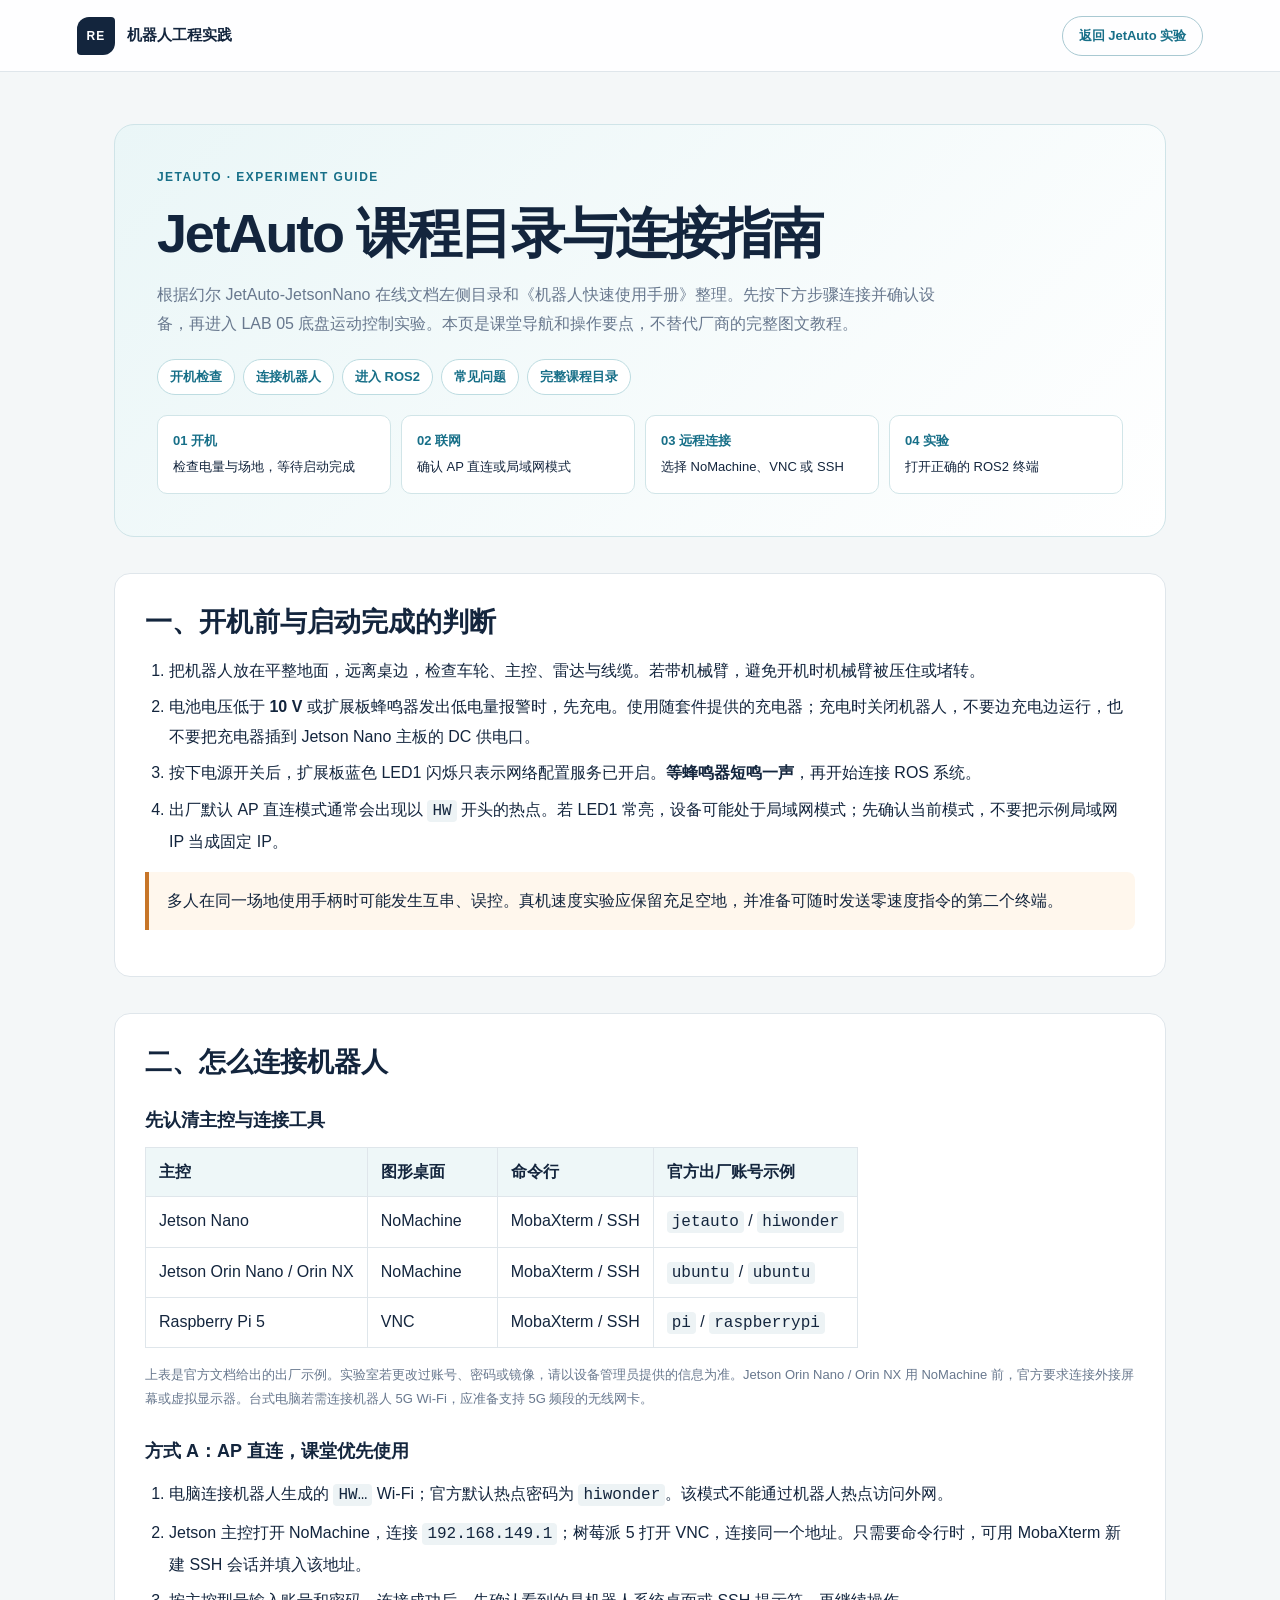
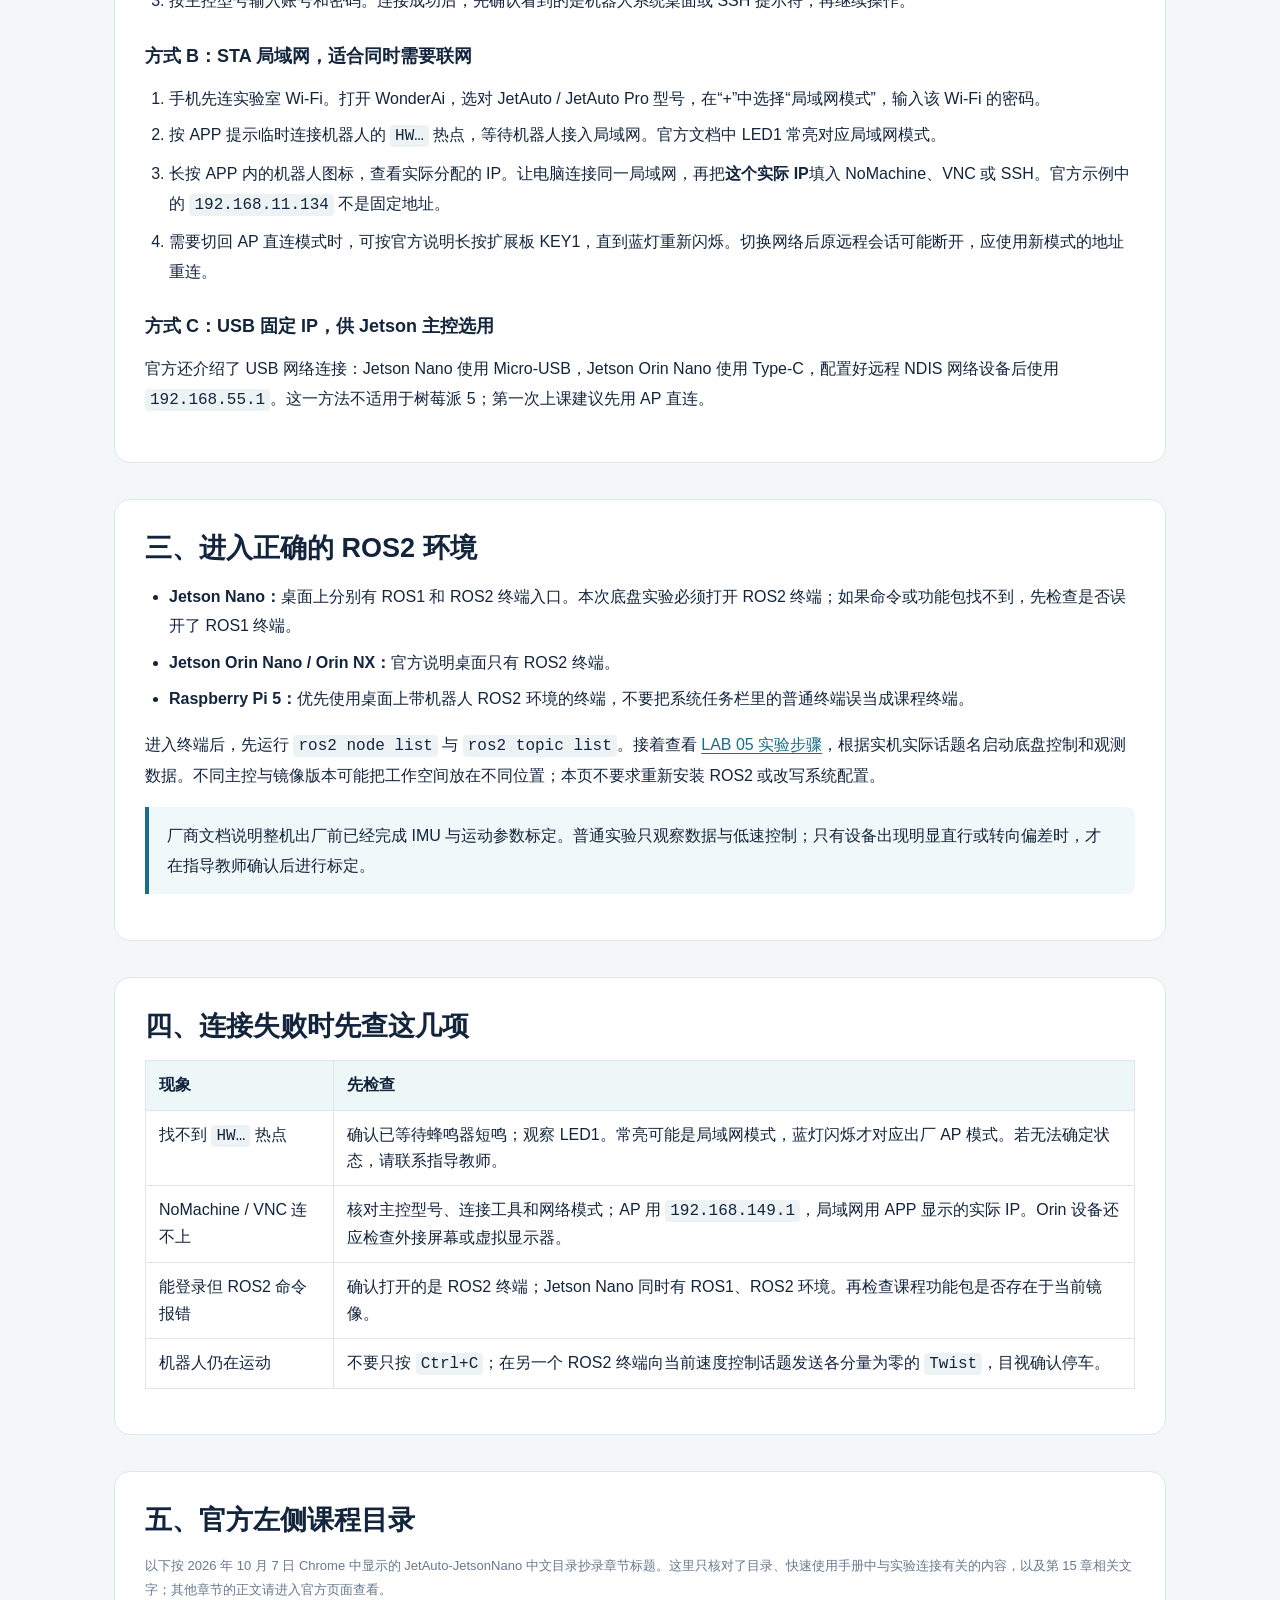
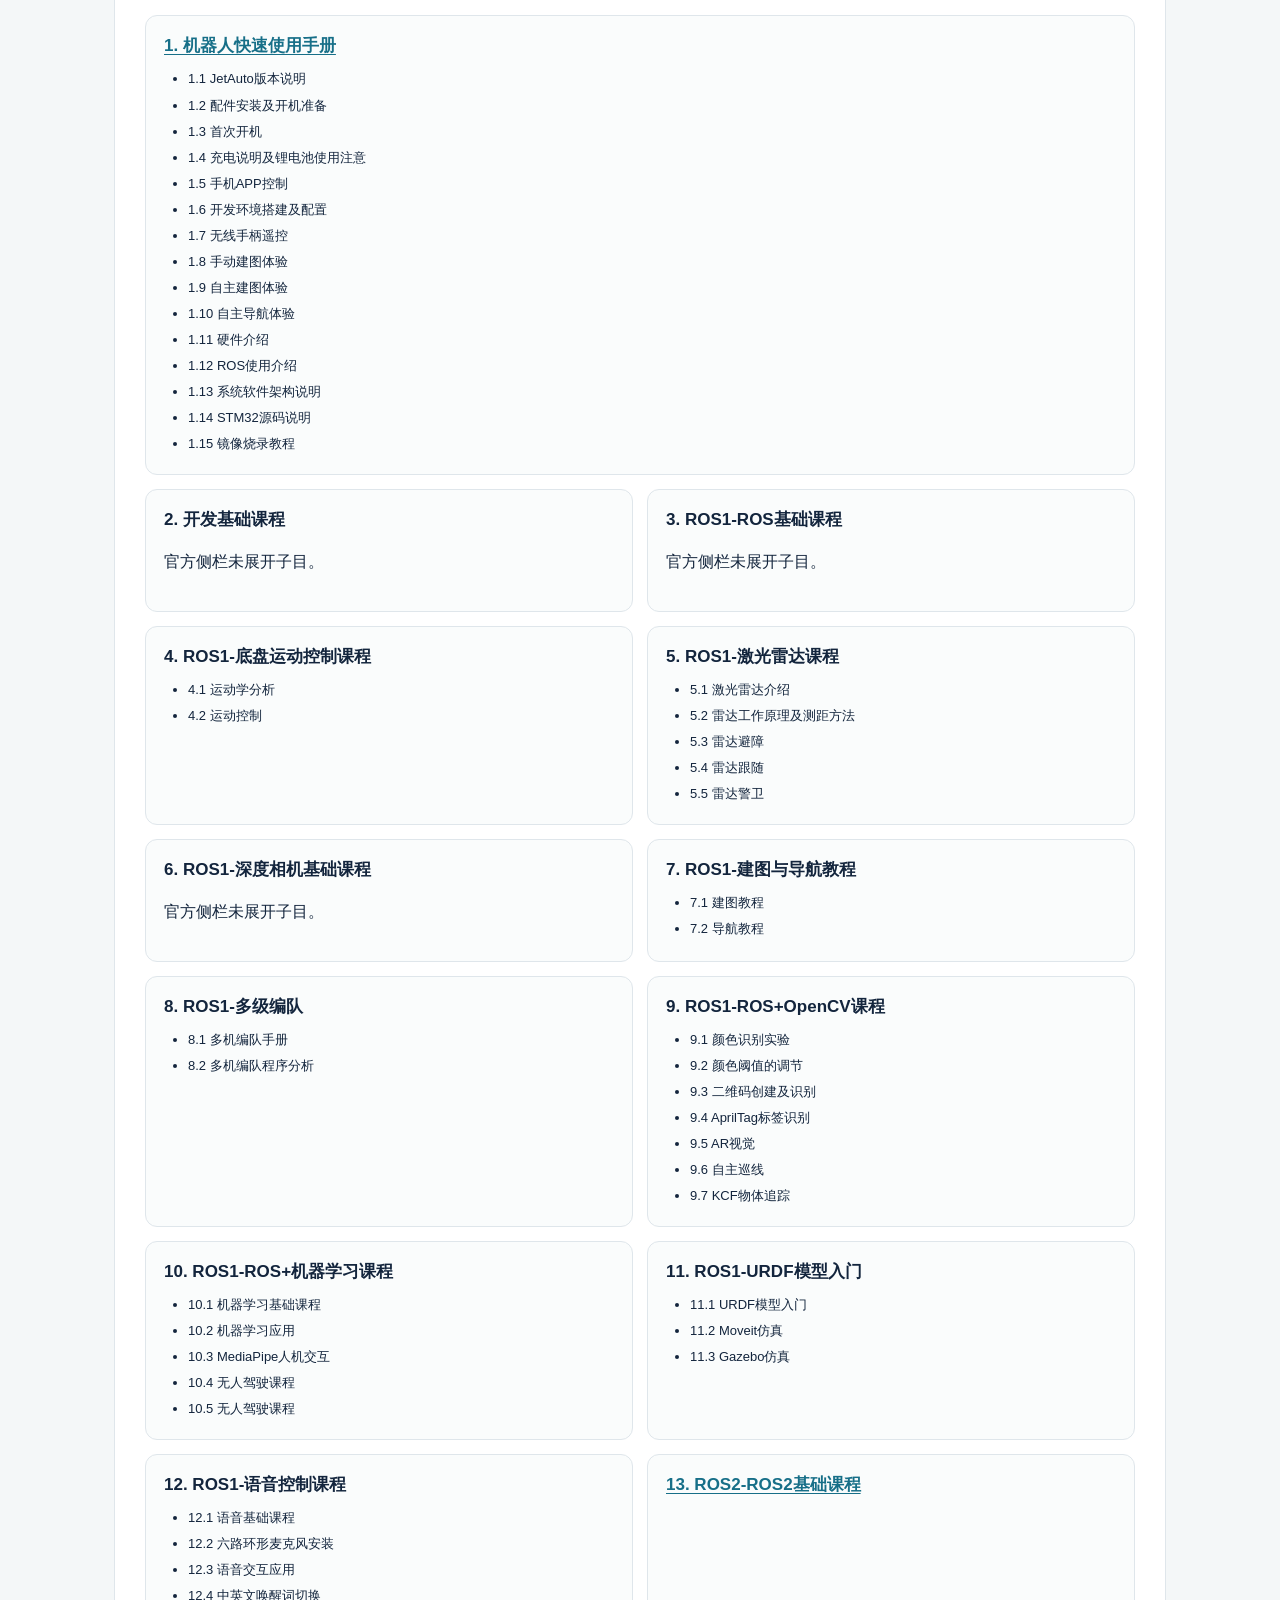
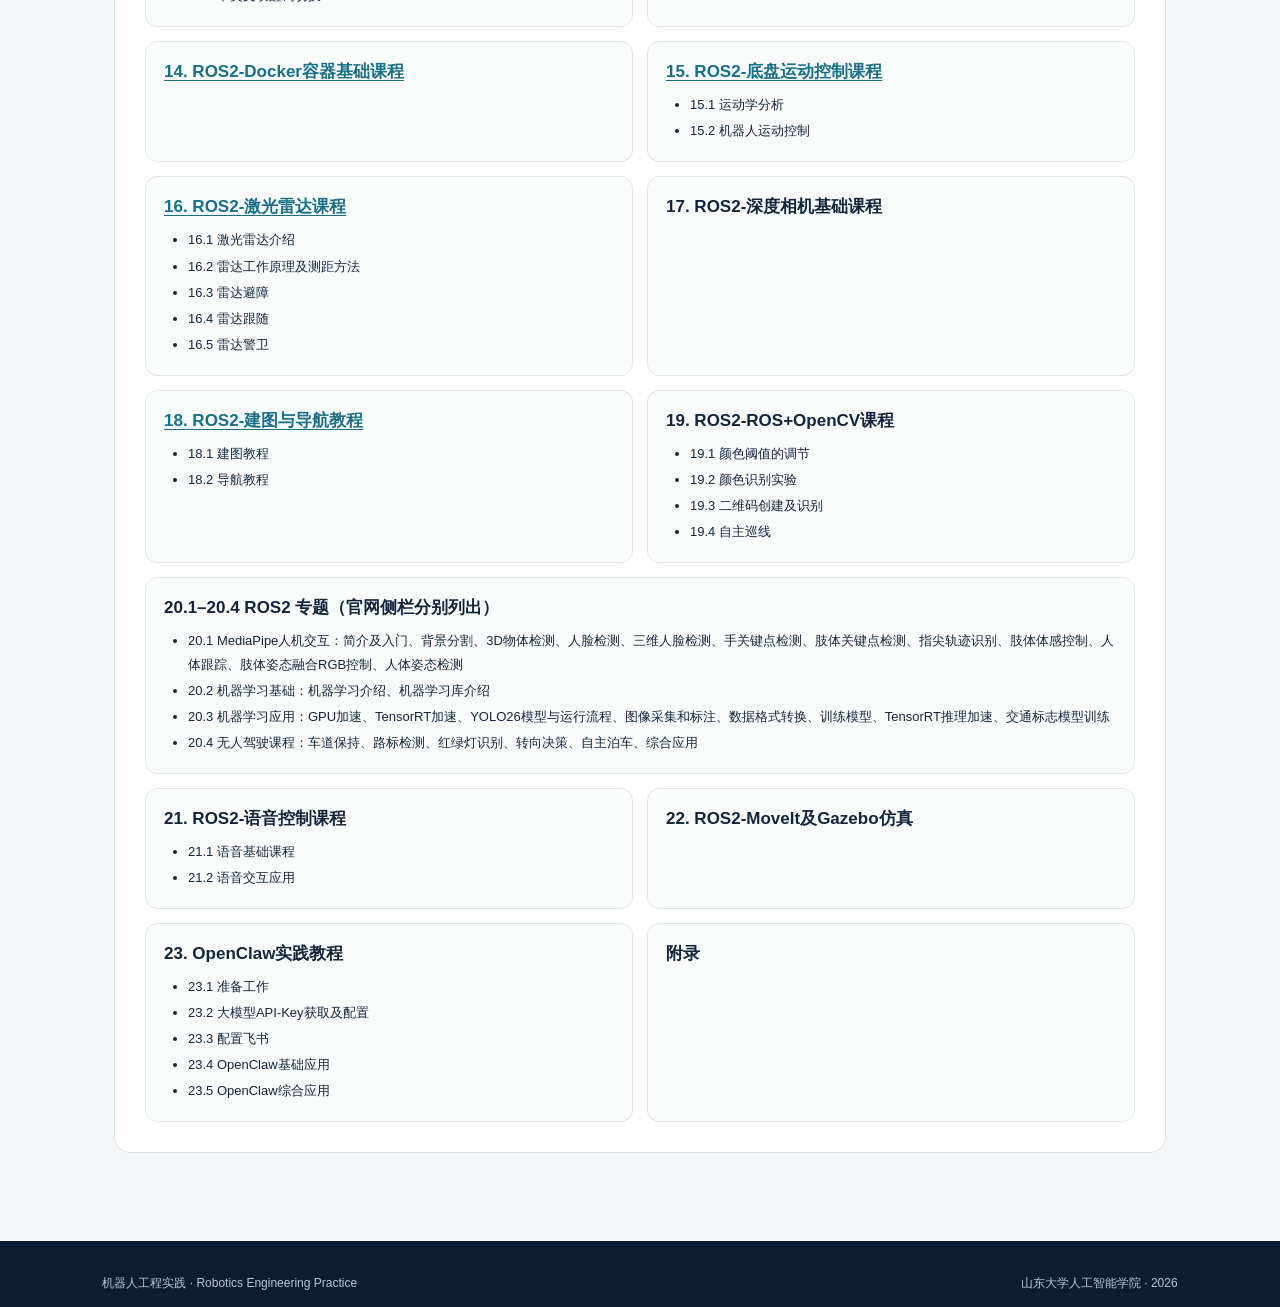
==== jetauto-guide.html @ 815f60ba "Add JetAuto connection and course directory guide" ====
<!doctype html>
<html lang="zh-CN">
<head>
  <meta charset="utf-8">
  <meta name="viewport" content="width=device-width, initial-scale=1">
  <meta name="description" content="JetAuto 官方课程目录与机器人连接指南，供机器人工程实践实验课使用">
  <title>JetAuto 课程目录与连接指南｜机器人工程实践</title>
  <link rel="stylesheet" href="style.css">
  <style>
    .guide{max-width:1100px;margin:0 auto;padding:52px 24px 88px}
    .guide-hero{padding:42px;border:1px solid #cfe4e8;border-radius:20px;background:linear-gradient(135deg,#eaf6f7,#fff)}
    .guide-hero .eyebrow{margin:0 0 12px;color:var(--blue);font-size:12px;font-weight:800;letter-spacing:.12em}
    .guide-hero h1{font-size:clamp(32px,5vw,54px);line-height:1.2;letter-spacing:-.04em}
    .guide-hero p{max-width:800px;color:var(--muted);line-height:1.8}
    .guide-nav{display:flex;flex-wrap:wrap;gap:8px;margin-top:20px}
    .guide-nav a{padding:8px 12px;border:1px solid #bddce1;border-radius:999px;background:#fff;color:var(--blue);font-size:13px;font-weight:700}
    .guide-section{margin-top:36px;padding:30px;border:1px solid var(--line);border-radius:16px;background:#fff}
    .guide-section h2{margin:0 0 16px;font-size:27px}
    .guide-section h3{margin:28px 0 12px;font-size:18px}
    .guide-section p,.guide-section li{line-height:1.85}
    .guide-section li+li{margin-top:7px}
    .guide-section ol,.guide-section ul{padding-left:24px}
    .guide-section a{color:var(--blue);text-decoration:underline;text-underline-offset:3px}
    .guide-section code{padding:2px 5px;border-radius:4px;background:#edf3f5;font-family:Consolas,monospace;overflow-wrap:anywhere}
    .guide-section table{width:100%;border-collapse:collapse;margin:15px 0;display:block;overflow-x:auto}
    .guide-section th,.guide-section td{border:1px solid var(--line);padding:11px 13px;text-align:left;vertical-align:top;line-height:1.65;min-width:130px}
    .guide-section th{background:#eef7f8}
    .guide-callout{padding:14px 18px;border-left:4px solid var(--blue);border-radius:0 8px 8px 0;background:#f1f8f9;line-height:1.8}
    .guide-callout.warning{border-color:#c77528;background:#fff7ed}
    .guide-steps{display:grid;grid-template-columns:repeat(4,minmax(0,1fr));gap:10px;margin-top:20px}
    .guide-steps div{padding:15px;border:1px solid #d1e5e8;border-radius:10px;background:#fff;font-size:13px;line-height:1.6}
    .guide-steps strong{display:block;margin-bottom:5px;color:var(--blue)}
    .directory-grid{display:grid;grid-template-columns:repeat(2,minmax(0,1fr));gap:14px}
    .directory-grid section{padding:18px;border:1px solid var(--line);border-radius:12px;background:#fafcfc}
    .directory-grid h3{margin:0 0 10px;font-size:17px}
    .directory-grid ul{margin:0;font-size:13px}
    .directory-grid li+li{margin-top:2px}
    .directory-grid .wide{grid-column:1/-1}
    .guide-small{font-size:13px;color:var(--muted)}
    @media(max-width:750px){.guide{padding:25px 14px 60px}.guide-hero,.guide-section{padding:22px}.guide-steps,.directory-grid{grid-template-columns:1fr}.directory-grid .wide{grid-column:auto}}
  </style>
</head>
<body>
  <header>
    <a class="brand" href="index.html#week05-lab"><span class="brand-mark">RE</span><span>机器人工程实践</span></a>
    <a class="outline-link" href="index.html#week05-lab">返回 JetAuto 实验</a>
  </header>
  <main class="guide">
    <div class="guide-hero">
      <p class="eyebrow">JETAUTO · EXPERIMENT GUIDE</p>
      <h1>JetAuto 课程目录与连接指南</h1>
      <p>根据幻尔 JetAuto-JetsonNano 在线文档左侧目录和《机器人快速使用手册》整理。先按下方步骤连接并确认设备，再进入 <a href="index.html#week05-lab">LAB 05 底盘运动控制实验</a>。本页是课堂导航和操作要点，不替代厂商的完整图文教程。</p>
      <nav class="guide-nav" aria-label="本页目录">
        <a href="#prepare">开机检查</a><a href="#connect">连接机器人</a><a href="#ros2">进入 ROS2</a><a href="#troubleshoot">常见问题</a><a href="#directory">完整课程目录</a>
      </nav>
      <div class="guide-steps" aria-label="实验顺序"><div><strong>01 开机</strong>检查电量与场地，等待启动完成</div><div><strong>02 联网</strong>确认 AP 直连或局域网模式</div><div><strong>03 远程连接</strong>选择 NoMachine、VNC 或 SSH</div><div><strong>04 实验</strong>打开正确的 ROS2 终端</div></div>
    </div>

    <section class="guide-section" id="prepare">
      <h2>一、开机前与启动完成的判断</h2>
      <ol>
        <li>把机器人放在平整地面，远离桌边，检查车轮、主控、雷达与线缆。若带机械臂，避免开机时机械臂被压住或堵转。</li>
        <li>电池电压低于 <strong>10 V</strong> 或扩展板蜂鸣器发出低电量报警时，先充电。使用随套件提供的充电器；充电时关闭机器人，不要边充电边运行，也不要把充电器插到 Jetson Nano 主板的 DC 供电口。</li>
        <li>按下电源开关后，扩展板蓝色 LED1 闪烁只表示网络配置服务已开启。<strong>等蜂鸣器短鸣一声</strong>，再开始连接 ROS 系统。</li>
        <li>出厂默认 AP 直连模式通常会出现以 <code>HW</code> 开头的热点。若 LED1 常亮，设备可能处于局域网模式；先确认当前模式，不要把示例局域网 IP 当成固定 IP。</li>
      </ol>
      <p class="guide-callout warning">多人在同一场地使用手柄时可能发生互串、误控。真机速度实验应保留充足空地，并准备可随时发送零速度指令的第二个终端。</p>
    </section>

    <section class="guide-section" id="connect">
      <h2>二、怎么连接机器人</h2>
      <h3>先认清主控与连接工具</h3>
      <table><thead><tr><th>主控</th><th>图形桌面</th><th>命令行</th><th>官方出厂账号示例</th></tr></thead><tbody>
        <tr><td>Jetson Nano</td><td>NoMachine</td><td>MobaXterm / SSH</td><td><code>jetauto</code> / <code>hiwonder</code></td></tr>
        <tr><td>Jetson Orin Nano / Orin NX</td><td>NoMachine</td><td>MobaXterm / SSH</td><td><code>ubuntu</code> / <code>ubuntu</code></td></tr>
        <tr><td>Raspberry Pi 5</td><td>VNC</td><td>MobaXterm / SSH</td><td><code>pi</code> / <code>raspberrypi</code></td></tr>
      </tbody></table>
      <p class="guide-small">上表是官方文档给出的出厂示例。实验室若更改过账号、密码或镜像，请以设备管理员提供的信息为准。Jetson Orin Nano / Orin NX 用 NoMachine 前，官方要求连接外接屏幕或虚拟显示器。台式电脑若需连接机器人 5G Wi-Fi，应准备支持 5G 频段的无线网卡。</p>

      <h3>方式 A：AP 直连，课堂优先使用</h3>
      <ol>
        <li>电脑连接机器人生成的 <code>HW…</code> Wi-Fi；官方默认热点密码为 <code>hiwonder</code>。该模式不能通过机器人热点访问外网。</li>
        <li>Jetson 主控打开 NoMachine，连接 <code>192.168.149.1</code>；树莓派 5 打开 VNC，连接同一个地址。只需要命令行时，可用 MobaXterm 新建 SSH 会话并填入该地址。</li>
        <li>按主控型号输入账号和密码。连接成功后，先确认看到的是机器人系统桌面或 SSH 提示符，再继续操作。</li>
      </ol>

      <h3>方式 B：STA 局域网，适合同时需要联网</h3>
      <ol>
        <li>手机先连实验室 Wi-Fi。打开 WonderAi，选对 JetAuto / JetAuto Pro 型号，在“+”中选择“局域网模式”，输入该 Wi-Fi 的密码。</li>
        <li>按 APP 提示临时连接机器人的 <code>HW…</code> 热点，等待机器人接入局域网。官方文档中 LED1 常亮对应局域网模式。</li>
        <li>长按 APP 内的机器人图标，查看实际分配的 IP。让电脑连接同一局域网，再把<strong>这个实际 IP</strong>填入 NoMachine、VNC 或 SSH。官方示例中的 <code>192.168.11.134</code> 不是固定地址。</li>
        <li>需要切回 AP 直连模式时，可按官方说明长按扩展板 KEY1，直到蓝灯重新闪烁。切换网络后原远程会话可能断开，应使用新模式的地址重连。</li>
      </ol>

      <h3>方式 C：USB 固定 IP，供 Jetson 主控选用</h3>
      <p>官方还介绍了 USB 网络连接：Jetson Nano 使用 Micro-USB，Jetson Orin Nano 使用 Type-C，配置好远程 NDIS 网络设备后使用 <code>192.168.55.1</code>。这一方法不适用于树莓派 5；第一次上课建议先用 AP 直连。</p>
    </section>

    <section class="guide-section" id="ros2">
      <h2>三、进入正确的 ROS2 环境</h2>
      <ul>
        <li><strong>Jetson Nano：</strong>桌面上分别有 ROS1 和 ROS2 终端入口。本次底盘实验必须打开 ROS2 终端；如果命令或功能包找不到，先检查是否误开了 ROS1 终端。</li>
        <li><strong>Jetson Orin Nano / Orin NX：</strong>官方说明桌面只有 ROS2 终端。</li>
        <li><strong>Raspberry Pi 5：</strong>优先使用桌面上带机器人 ROS2 环境的终端，不要把系统任务栏里的普通终端误当成课程终端。</li>
      </ul>
      <p>进入终端后，先运行 <code>ros2 node list</code> 与 <code>ros2 topic list</code>。接着查看 <a href="index.html#week05-lab">LAB 05 实验步骤</a>，根据实机实际话题名启动底盘控制和观测数据。不同主控与镜像版本可能把工作空间放在不同位置；本页不要求重新安装 ROS2 或改写系统配置。</p>
      <p class="guide-callout">厂商文档说明整机出厂前已经完成 IMU 与运动参数标定。普通实验只观察数据与低速控制；只有设备出现明显直行或转向偏差时，才在指导教师确认后进行标定。</p>
    </section>

    <section class="guide-section" id="troubleshoot">
      <h2>四、连接失败时先查这几项</h2>
      <table><thead><tr><th>现象</th><th>先检查</th></tr></thead><tbody>
        <tr><td>找不到 <code>HW…</code> 热点</td><td>确认已等待蜂鸣器短鸣；观察 LED1。常亮可能是局域网模式，蓝灯闪烁才对应出厂 AP 模式。若无法确定状态，请联系指导教师。</td></tr>
        <tr><td>NoMachine / VNC 连不上</td><td>核对主控型号、连接工具和网络模式；AP 用 <code>192.168.149.1</code>，局域网用 APP 显示的实际 IP。Orin 设备还应检查外接屏幕或虚拟显示器。</td></tr>
        <tr><td>能登录但 ROS2 命令报错</td><td>确认打开的是 ROS2 终端；Jetson Nano 同时有 ROS1、ROS2 环境。再检查课程功能包是否存在于当前镜像。</td></tr>
        <tr><td>机器人仍在运动</td><td>不要只按 <code>Ctrl+C</code>；在另一个 ROS2 终端向当前速度控制话题发送各分量为零的 <code>Twist</code>，目视确认停车。</td></tr>
      </tbody></table>
    </section>

    <section class="guide-section" id="directory">
      <h2>五、官方左侧课程目录</h2>
      <p class="guide-small">以下按 2026 年 10 月 7 日 Chrome 中显示的 JetAuto-JetsonNano 中文目录抄录章节标题。这里只核对了目录、快速使用手册中与实验连接有关的内容，以及第 15 章相关文字；其他章节的正文请进入官方页面查看。</p>
      <div class="directory-grid">
        <section class="wide"><h3><a href="https://docs.hiwonder.com.cn/projects/JetAuto-JetsonNano/page/1.%E6%9C%BA%E5%99%A8%E4%BA%BA%E5%BF%AB%E9%80%9F%E4%BD%BF%E7%94%A8%E6%8C%87%E5%8D%97.html" target="_blank" rel="noopener">1. 机器人快速使用手册</a></h3><ul><li>1.1 JetAuto版本说明</li><li>1.2 配件安装及开机准备</li><li>1.3 首次开机</li><li>1.4 充电说明及锂电池使用注意</li><li>1.5 手机APP控制</li><li>1.6 开发环境搭建及配置</li><li>1.7 无线手柄遥控</li><li>1.8 手动建图体验</li><li>1.9 自主建图体验</li><li>1.10 自主导航体验</li><li>1.11 硬件介绍</li><li>1.12 ROS使用介绍</li><li>1.13 系统软件架构说明</li><li>1.14 STM32源码说明</li><li>1.15 镜像烧录教程</li></ul></section>
        <section><h3>2. 开发基础课程</h3><p>官方侧栏未展开子目。</p></section>
        <section><h3>3. ROS1-ROS基础课程</h3><p>官方侧栏未展开子目。</p></section>
        <section><h3>4. ROS1-底盘运动控制课程</h3><ul><li>4.1 运动学分析</li><li>4.2 运动控制</li></ul></section>
        <section><h3>5. ROS1-激光雷达课程</h3><ul><li>5.1 激光雷达介绍</li><li>5.2 雷达工作原理及测距方法</li><li>5.3 雷达避障</li><li>5.4 雷达跟随</li><li>5.5 雷达警卫</li></ul></section>
        <section><h3>6. ROS1-深度相机基础课程</h3><p>官方侧栏未展开子目。</p></section>
        <section><h3>7. ROS1-建图与导航教程</h3><ul><li>7.1 建图教程</li><li>7.2 导航教程</li></ul></section>
        <section><h3>8. ROS1-多级编队</h3><ul><li>8.1 多机编队手册</li><li>8.2 多机编队程序分析</li></ul></section>
        <section><h3>9. ROS1-ROS+OpenCV课程</h3><ul><li>9.1 颜色识别实验</li><li>9.2 颜色阈值的调节</li><li>9.3 二维码创建及识别</li><li>9.4 AprilTag标签识别</li><li>9.5 AR视觉</li><li>9.6 自主巡线</li><li>9.7 KCF物体追踪</li></ul></section>
        <section><h3>10. ROS1-ROS+机器学习课程</h3><ul><li>10.1 机器学习基础课程</li><li>10.2 机器学习应用</li><li>10.3 MediaPipe人机交互</li><li>10.4 无人驾驶课程</li><li>10.5 无人驾驶课程</li></ul></section>
        <section><h3>11. ROS1-URDF模型入门</h3><ul><li>11.1 URDF模型入门</li><li>11.2 Moveit仿真</li><li>11.3 Gazebo仿真</li></ul></section>
        <section><h3>12. ROS1-语音控制课程</h3><ul><li>12.1 语音基础课程</li><li>12.2 六路环形麦克风安装</li><li>12.3 语音交互应用</li><li>12.4 中英文唤醒词切换</li></ul></section>
        <section><h3><a href="https://docs.hiwonder.com.cn/projects/JetAuto-JetsonNano/page/13.ROS2-ROS2%E5%9F%BA%E7%A1%80%E8%AF%BE%E7%A8%8B.html" target="_blank" rel="noopener">13. ROS2-ROS2基础课程</a></h3></section>
        <section><h3><a href="https://docs.hiwonder.com.cn/projects/JetAuto-JetsonNano/page/14.ROS2-Docker%E5%AE%B9%E5%99%A8%E5%9F%BA%E7%A1%80%E8%AF%BE%E7%A8%8B.html" target="_blank" rel="noopener">14. ROS2-Docker容器基础课程</a></h3></section>
        <section><h3><a href="https://docs.hiwonder.com.cn/projects/JetAuto-JetsonNano/page/15.ROS2-%E5%BA%95%E7%9B%98%E8%BF%90%E5%8A%A8%E6%8E%A7%E5%88%B6%E8%AF%BE%E7%A8%8B.html" target="_blank" rel="noopener">15. ROS2-底盘运动控制课程</a></h3><ul><li>15.1 运动学分析</li><li>15.2 机器人运动控制</li></ul></section>
        <section><h3><a href="https://docs.hiwonder.com.cn/projects/JetAuto-JetsonNano/page/16.ROS2-%E6%BF%80%E5%85%89%E9%9B%B7%E8%BE%BE%E8%AF%BE%E7%A8%8B.html" target="_blank" rel="noopener">16. ROS2-激光雷达课程</a></h3><ul><li>16.1 激光雷达介绍</li><li>16.2 雷达工作原理及测距方法</li><li>16.3 雷达避障</li><li>16.4 雷达跟随</li><li>16.5 雷达警卫</li></ul></section>
        <section><h3>17. ROS2-深度相机基础课程</h3></section>
        <section><h3><a href="https://docs.hiwonder.com.cn/projects/JetAuto-JetsonNano/page/18.ROS2-%E5%BB%BA%E5%9B%BE%E4%B8%8E%E5%AF%BC%E8%88%AA%E8%AF%BE%E7%A8%8B.html" target="_blank" rel="noopener">18. ROS2-建图与导航教程</a></h3><ul><li>18.1 建图教程</li><li>18.2 导航教程</li></ul></section>
        <section><h3>19. ROS2-ROS+OpenCV课程</h3><ul><li>19.1 颜色阈值的调节</li><li>19.2 颜色识别实验</li><li>19.3 二维码创建及识别</li><li>19.4 自主巡线</li></ul></section>
        <section class="wide"><h3>20.1–20.4 ROS2 专题（官网侧栏分别列出）</h3><ul><li>20.1 MediaPipe人机交互：简介及入门、背景分割、3D物体检测、人脸检测、三维人脸检测、手关键点检测、肢体关键点检测、指尖轨迹识别、肢体体感控制、人体跟踪、肢体姿态融合RGB控制、人体姿态检测</li><li>20.2 机器学习基础：机器学习介绍、机器学习库介绍</li><li>20.3 机器学习应用：GPU加速、TensorRT加速、YOLO26模型与运行流程、图像采集和标注、数据格式转换、训练模型、TensorRT推理加速、交通标志模型训练</li><li>20.4 无人驾驶课程：车道保持、路标检测、红绿灯识别、转向决策、自主泊车、综合应用</li></ul></section>
        <section><h3>21. ROS2-语音控制课程</h3><ul><li>21.1 语音基础课程</li><li>21.2 语音交互应用</li></ul></section>
        <section><h3>22. ROS2-MoveIt及Gazebo仿真</h3></section>
        <section><h3>23. OpenClaw实践教程</h3><ul><li>23.1 准备工作</li><li>23.2 大模型API-Key获取及配置</li><li>23.3 配置飞书</li><li>23.4 OpenClaw基础应用</li><li>23.5 OpenClaw综合应用</li></ul></section>
        <section><h3>附录</h3></section>
      </div>
    </section>
  </main>
  <footer><span>机器人工程实践 · Robotics Engineering Practice</span><span>山东大学人工智能学院 · 2026</span></footer>
</body>
</html>
---- style.css ----
.lab-week{align-items:start}.lab-week .week-title{position:sticky;top:24px}.lab-week .week-title>span{height:72px;line-height:1.05}.lab-sessions{display:grid;gap:14px;min-width:0}.lab-session{padding:18px;border:1px solid var(--line);border-radius:13px;background:#f8fafb}.session-featured{border-color:#b9dce0;background:linear-gradient(145deg,#f1fafa,#f8fbfb)}.session-heading{display:flex;align-items:flex-start;gap:14px}.session-heading>span{flex:0 0 auto;padding:6px 10px;color:#fff;background:var(--blue);border-radius:6px;font-size:12px;font-weight:800}.session-heading h4{margin:0;font-size:17px}.session-heading p{margin:6px 0 0;color:var(--muted);font-size:13px;line-height:1.65}.resource-group,.resource-index,.lab-notes{margin-top:14px;color:var(--muted);font-size:13px;line-height:1.8}.resource-group summary,.resource-index summary,.lab-notes summary{cursor:pointer;color:var(--blue);font-weight:700}.resource-group[open] summary,.resource-index[open] summary,.lab-notes[open] summary{margin-bottom:10px}.resource-group .rail-wrap{padding-top:2px}.resource-group .rail-controls{margin-top:0}.lab-notes p{margin:8px 0}.lab-notes ol{margin:8px 0;padding-left:22px}.lab-notes li+li{margin-top:5px}.lab-notes a{text-decoration:underline}.session-downloads{display:grid;grid-template-columns:repeat(3,minmax(0,1fr));gap:10px;margin-top:16px}.resource-card{display:grid;grid-template-columns:auto minmax(0,1fr) auto;align-items:center;gap:12px;padding:15px;background:#fff;border:1px solid #cee5e7;border-radius:11px;transition:transform .18s ease,border-color .18s ease}.resource-card:hover{transform:translateY(-2px);border-color:#77c9cc}.resource-card>b{display:grid;place-items:center;width:38px;height:38px;color:#fff;background:var(--ink);border-radius:9px;font-size:10px;letter-spacing:.04em}.resource-card span{min-width:0}.resource-card strong{display:block;font-size:13px;line-height:1.4}.resource-card small{display:block;margin-top:4px;color:var(--muted);font-size:10px;line-height:1.45}.resource-card i{color:var(--blue);font-style:normal;font-size:18px;font-weight:800}.course-outline{display:grid;grid-template-columns:1fr 1fr;gap:12px}.course-outline>div{padding:14px;background:#fff;border:1px solid var(--line);border-radius:10px}.course-outline h5{margin:0 0 6px;color:var(--ink);font-size:13px}.course-outline p{margin:5px 0;font-size:12px;line-height:1.7}#week02-lab{scroll-margin-top:24px}
:root{--ink:#13253d;--blue:#176f88;--cyan:#4bc3c7;--muted:#68788e;--line:#dfe6eb;--paper:#f4f7f8}*{box-sizing:border-box}html{scroll-behavior:smooth}body{margin:0;color:var(--ink);background:var(--paper);font-family:"Noto Sans SC","Microsoft YaHei","PingFang SC",Arial,sans-serif}a{color:inherit;text-decoration:none}header{height:72px;display:flex;align-items:center;justify-content:space-between;padding:0 clamp(22px,6vw,96px);border-bottom:1px solid var(--line);background:rgba(255,255,255,.94)}.brand{display:flex;align-items:center;gap:12px;font-size:15px;font-weight:800}.brand-mark{display:grid;place-items:center;width:38px;height:38px;color:#fff;background:var(--ink);border-radius:12px 4px 12px 4px;font-size:12px;letter-spacing:.08em}.outline-link{padding:10px 16px;color:var(--blue);border:1px solid #a9c9d2;border-radius:999px;font-size:13px;font-weight:700}.hero{padding:82px clamp(22px,8vw,128px) 72px;background:radial-gradient(circle at 86% 20%,rgba(75,195,199,.18),transparent 26%),linear-gradient(135deg,#eef6f7,#f8fafb 70%);border-bottom:1px solid var(--line)}.school{margin:0 0 16px;color:var(--blue);font-size:13px;font-weight:800;letter-spacing:.1em}h1{margin:0;font-size:clamp(46px,7vw,84px);line-height:1.05;letter-spacing:-.055em}.subtitle{max-width:680px;margin:24px 0 0;color:var(--muted);font-size:18px;line-height:1.8}.facts{display:flex;flex-wrap:wrap;gap:10px;margin-top:34px}.facts span{padding:8px 13px;color:#436177;background:#fff;border:1px solid #d6e2e7;border-radius:8px;font-size:12px;font-weight:700}.downloads{padding:78px clamp(22px,8vw,128px) 110px}.downloads-heading{display:flex;align-items:end;justify-content:space-between;gap:30px;margin-bottom:34px}.downloads-heading p{margin:0 0 8px;color:var(--blue);font-size:11px;font-weight:800;letter-spacing:.18em}.downloads-heading h2{margin:0;font-size:clamp(30px,4vw,46px);letter-spacing:-.04em}.downloads-heading>span{color:var(--muted);font-size:12px}.downloads-heading i,.downloads-heading em{display:inline-block;width:8px;height:8px;margin-right:4px;border-radius:50%}.downloads-heading i{background:var(--cyan)}.downloads-heading em{background:#cad3da}.week-list{display:grid;gap:16px}.week-card{display:grid;grid-template-columns:270px minmax(0,1fr);gap:28px;padding:24px;background:#fff;border:1px solid var(--line);border-radius:16px}.week-title{display:flex;align-items:center;gap:18px}.week-title>span{display:grid;place-items:center;flex:0 0 64px;height:64px;color:#fff;background:var(--ink);border-radius:14px 4px 14px 4px;font:700 18px Georgia,serif}.week-title small{color:var(--blue);font-size:11px;font-weight:800}.week-title h3{margin:5px 0 0;font-size:17px;line-height:1.35}.rail-wrap{min-width:0}.rail-controls{display:flex;align-items:center;justify-content:space-between;margin-bottom:8px;color:var(--muted);font-size:10px}.rail-controls>div{display:flex;gap:6px}.rail-controls button{width:28px;height:28px;padding:0;color:var(--ink);background:#f2f5f6;border:1px solid #d7e0e5;border-radius:8px;cursor:pointer}.rail-controls button:hover{color:#fff;background:var(--blue);border-color:var(--blue)}.materials{display:flex;gap:10px;overflow-x:auto;padding:2px 2px 10px;scroll-snap-type:x proximity;scrollbar-width:thin;scrollbar-color:#afc2ca transparent;cursor:grab;touch-action:pan-y}.materials.dragging{cursor:grabbing;scroll-snap-type:none;user-select:none}.material{min-width:0;flex:0 0 250px;display:flex;align-items:center;gap:12px;padding:14px;border-radius:11px;scroll-snap-align:start}.material>span{min-width:0;display:flex;flex-direction:column;gap:4px}.material strong{display:block;overflow:hidden;text-overflow:ellipsis;white-space:nowrap;font-size:13px}.material small{color:var(--muted);font-size:10px}.material b{display:grid;place-items:center;flex:0 0 32px;height:32px;border-radius:9px;font-weight:800}.available{background:#eef8f8;border:1px solid #d4eaeb;transition:transform .18s ease,border-color .18s ease}.available:hover{transform:translateY(-2px);border-color:#77c9cc}.available b{color:#fff;background:var(--blue)}.pending{color:#8794a5;background:#f5f6f7;border:1px dashed #d4dbe0}.pending b{color:#95a2af;background:#e8ecef}footer{display:flex;justify-content:space-between;gap:20px;padding:34px clamp(22px,8vw,128px);color:#bac6d3;background:#0d1d31;font-size:12px}@media(max-width:1000px){.week-card{grid-template-columns:1fr}.lab-week .week-title{position:static}.session-downloads{grid-template-columns:1fr 1fr}}@media(max-width:700px){header{height:64px;padding:0 18px}.outline-link{display:none}.hero{padding:58px 20px 50px}h1{font-size:46px}.subtitle{font-size:16px}.downloads{padding:56px 20px 78px}.downloads-heading{align-items:flex-start;flex-direction:column;gap:14px}.week-card{padding:18px}.material{flex-basis:230px}.session-downloads,.course-outline{grid-template-columns:1fr}.lab-session{padding:15px}footer{flex-direction:column;padding:28px 20px}}@media(prefers-reduced-motion:reduce){html{scroll-behavior:auto}*{transition:none!important}}
.reading-entries{display:flex;flex-wrap:wrap;gap:12px;margin-top:28px}.reading-entry{display:grid;gap:4px;min-width:225px;padding:14px 16px;background:#fff;border:1px solid #cbdde2;border-radius:10px;transition:transform .18s ease,border-color .18s ease}.reading-entry:hover{transform:translateY(-2px);border-color:#77c9cc}.reading-entry small{color:var(--blue);font-size:10px;font-weight:800;letter-spacing:.08em}.reading-entry strong{font-size:14px}.reading-entry span{color:var(--muted);font-size:11px}.reading-entry-current{background:#eef8f8;border-color:#b9dcdf}.reading-page{background:#fff}.reading-nav{display:flex;align-items:center;gap:8px}.reading-nav>a:not(.outline-link),.reading-nav>span{padding:8px 11px;border-radius:7px;font-size:12px;font-weight:700}.reading-nav>a:not(.outline-link){color:var(--blue)}.reading-nav>span{color:#fff;background:var(--blue)}.reading{max-width:920px;margin:0 auto;padding:64px 28px 80px}.reading h1{font-size:clamp(38px,6vw,60px)}.reading-intro{max-width:760px;font-size:17px;line-height:1.9;margin:24px 0 8px}.reading-note{max-width:760px;color:var(--muted);font-size:13px;line-height:1.8}.topic-route{display:flex;flex-wrap:wrap;gap:8px;margin:24px 0 0}.topic-route span{padding:7px 10px;color:#436177;background:#f3f8f9;border:1px solid #d6e5e8;border-radius:7px;font-size:11px;font-weight:700}.paper-list{margin-top:38px;border-bottom:1px solid var(--line)}.paper{display:block;padding:26px 0;border-top:1px solid var(--line)}.paper-order{display:none}.paper-meta{margin:0 0 8px;color:var(--muted);font-size:12px}.paper h2{margin:0;font-size:21px}.paper-title{font-size:15px;line-height:1.6;margin:7px 0;overflow-wrap:anywhere}.paper-authors{color:var(--muted);font-size:12px;line-height:1.6;margin:5px 0}.paper-guide{max-width:780px;font-size:14px;line-height:1.8;margin:10px 0 14px}.paper-links{display:flex;align-items:center;flex-wrap:wrap;gap:14px;font-size:12px}.paper-links a{color:var(--blue);font-weight:700}.paper-links a:first-child{padding:7px 12px;border:1px solid #a9c9d2;border-radius:6px}.paper-links span{display:none}.practice-paper{margin-left:-16px;margin-right:-16px;padding-left:16px;padding-right:16px;background:linear-gradient(90deg,rgba(75,195,199,.1),transparent 80%)}.practice-badge{display:inline-block;margin-left:8px;padding:3px 7px;color:#0c6370;background:#dff4f3;border-radius:999px;font-size:10px;font-weight:800;vertical-align:middle}.practice-plan{margin:12px 0 14px;padding:12px 14px;color:#436177;background:#f5fafa;border-left:3px solid var(--cyan);font-size:12px;line-height:1.75}.reading-policy{padding:25px 0;line-height:1.8;font-size:13px}.reading-policy summary{cursor:pointer;font-weight:700}.reading-policy a,.back-link{color:var(--blue);text-decoration:underline}a:focus-visible,summary:focus-visible{outline:3px solid var(--blue);outline-offset:4px}@media(max-width:600px){.reading{padding:40px 20px}.paper{padding:22px 0}.paper h2{font-size:19px}.reading-nav{gap:2px}.reading-nav>a:not(.outline-link),.reading-nav>span{padding:7px 8px}.reading-entry{width:100%}}
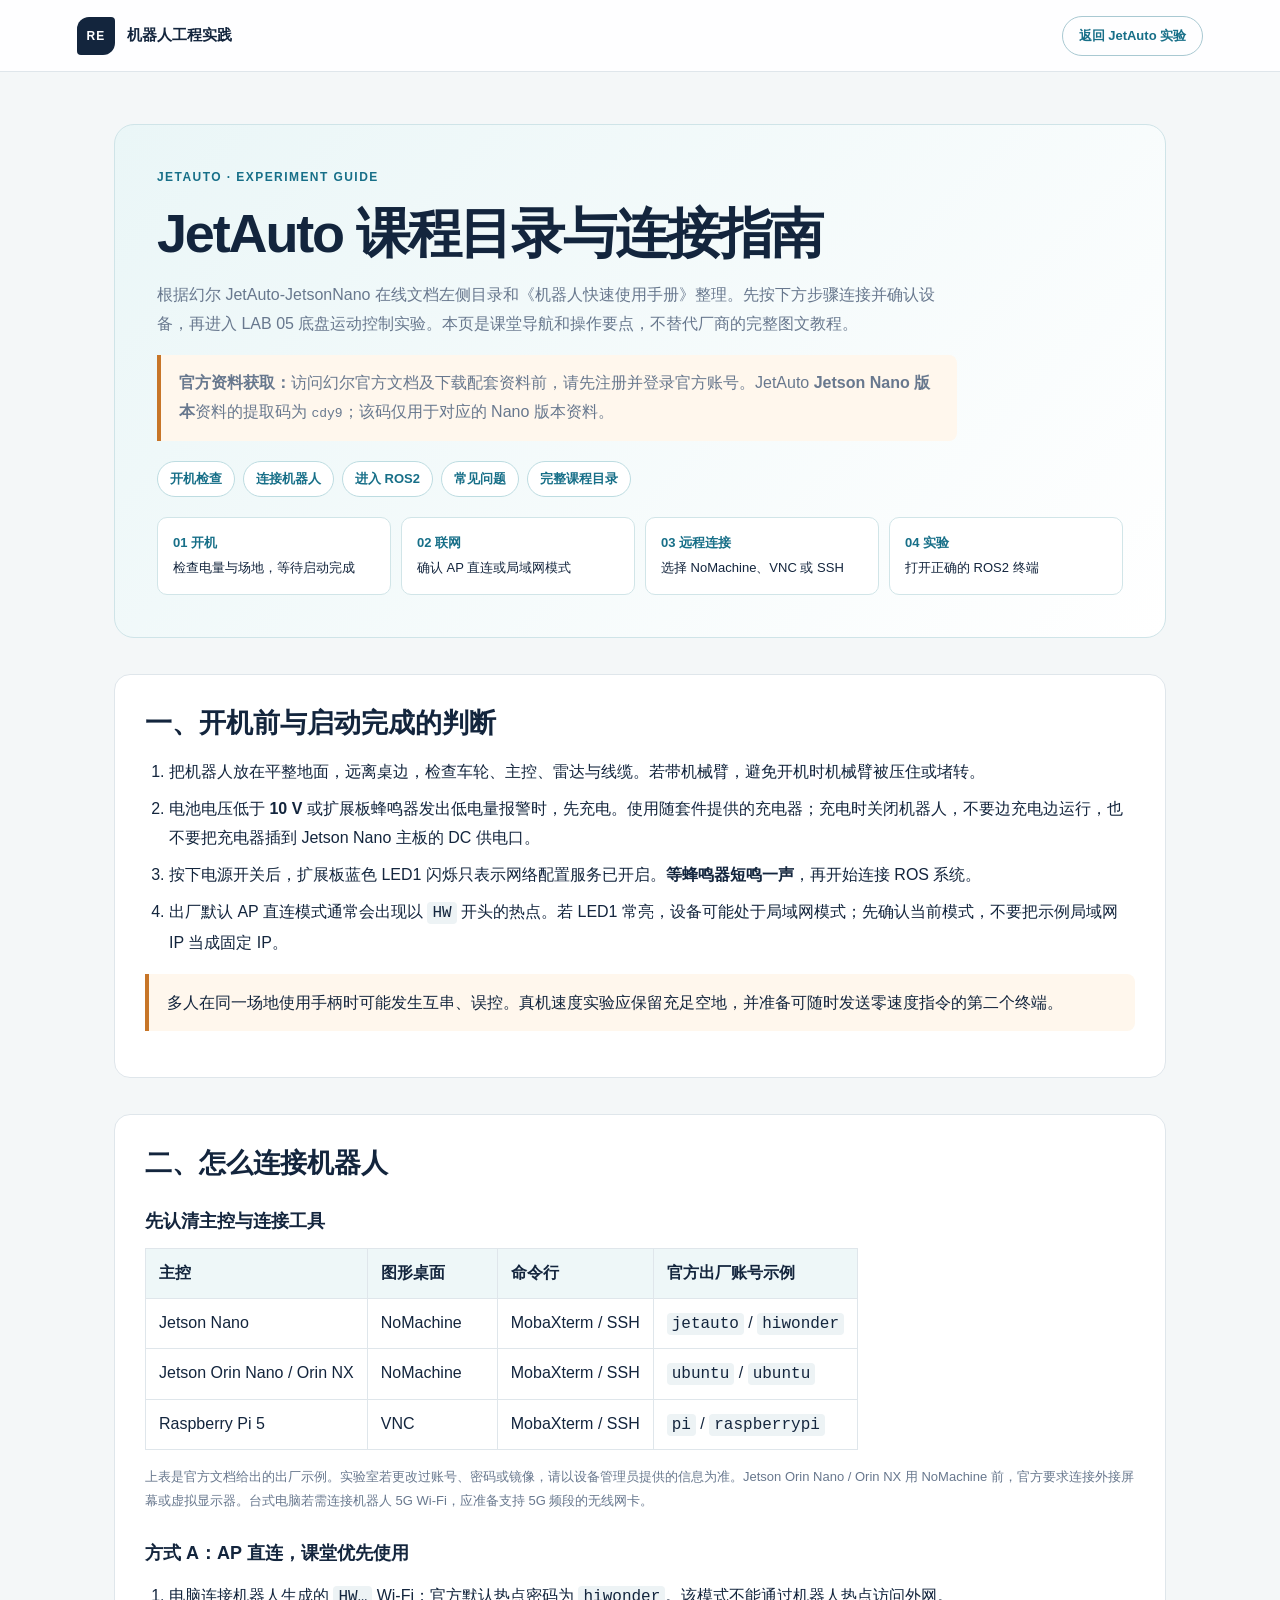
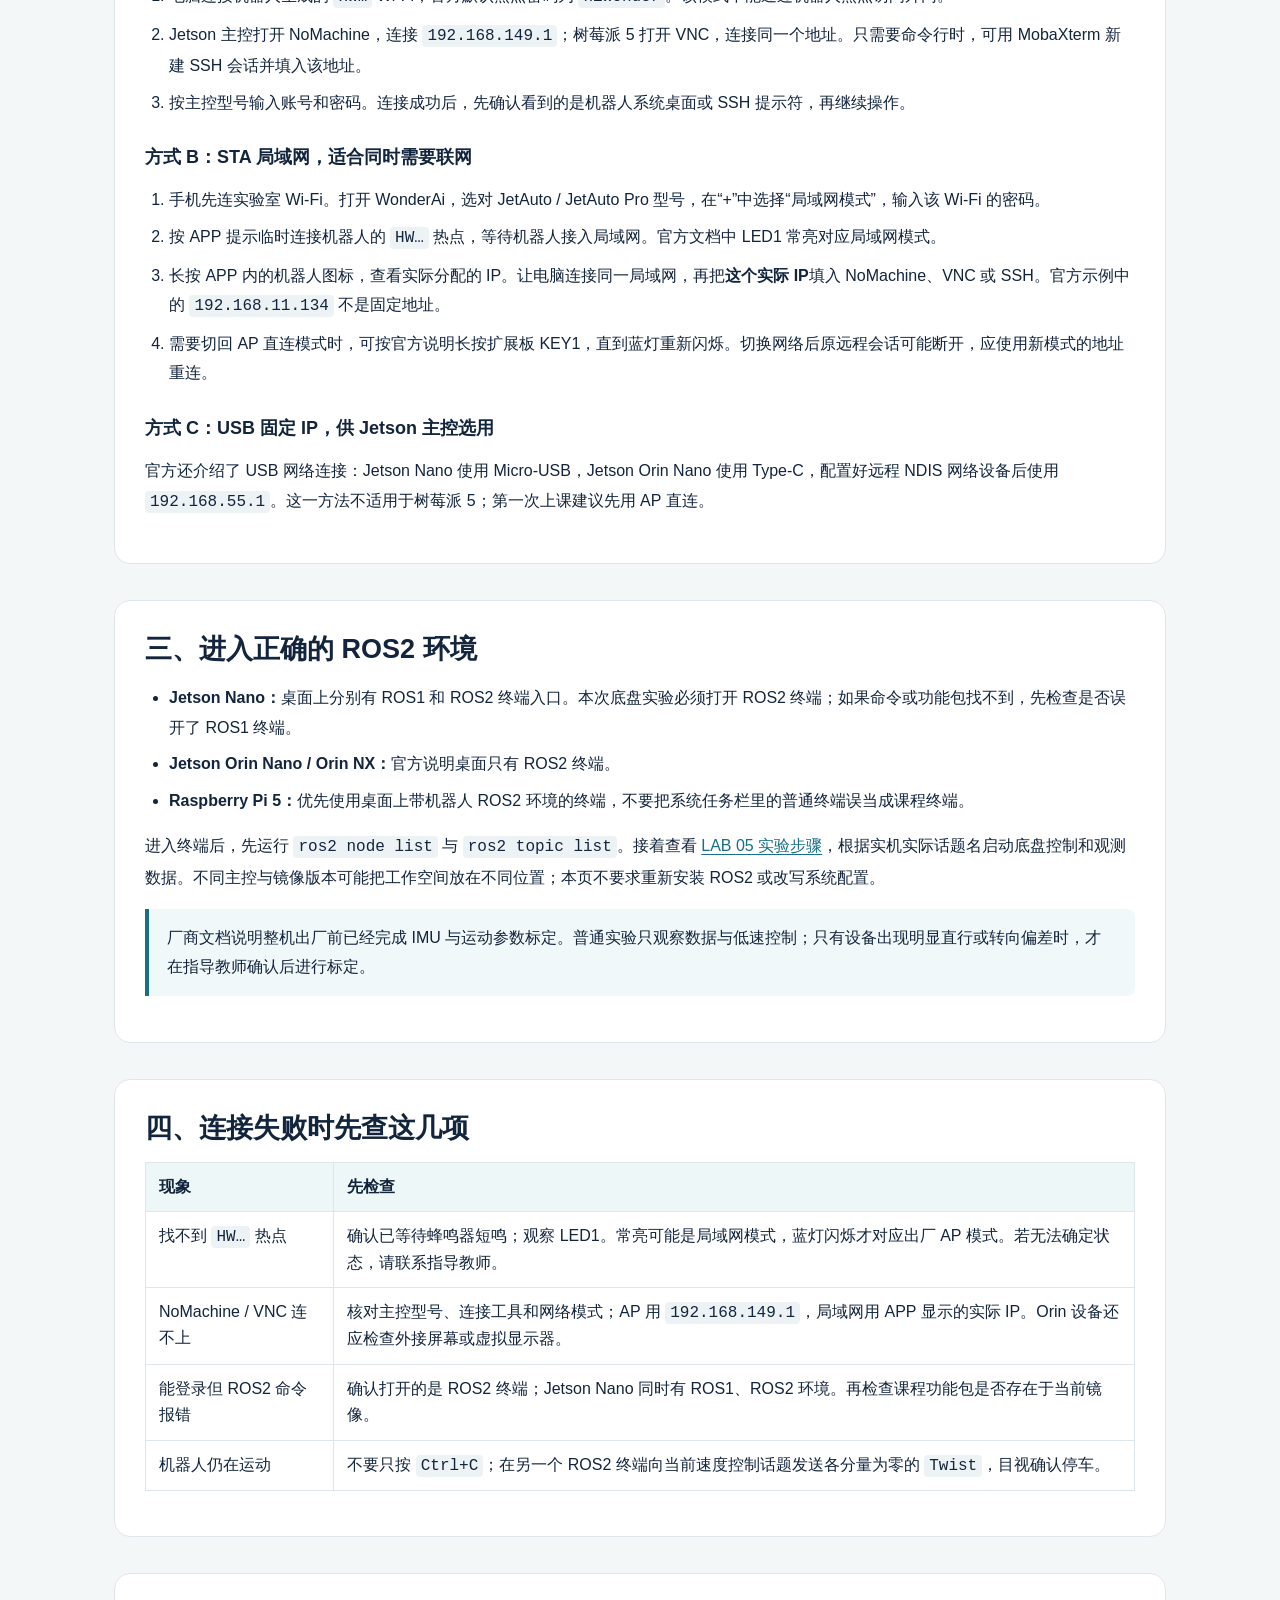
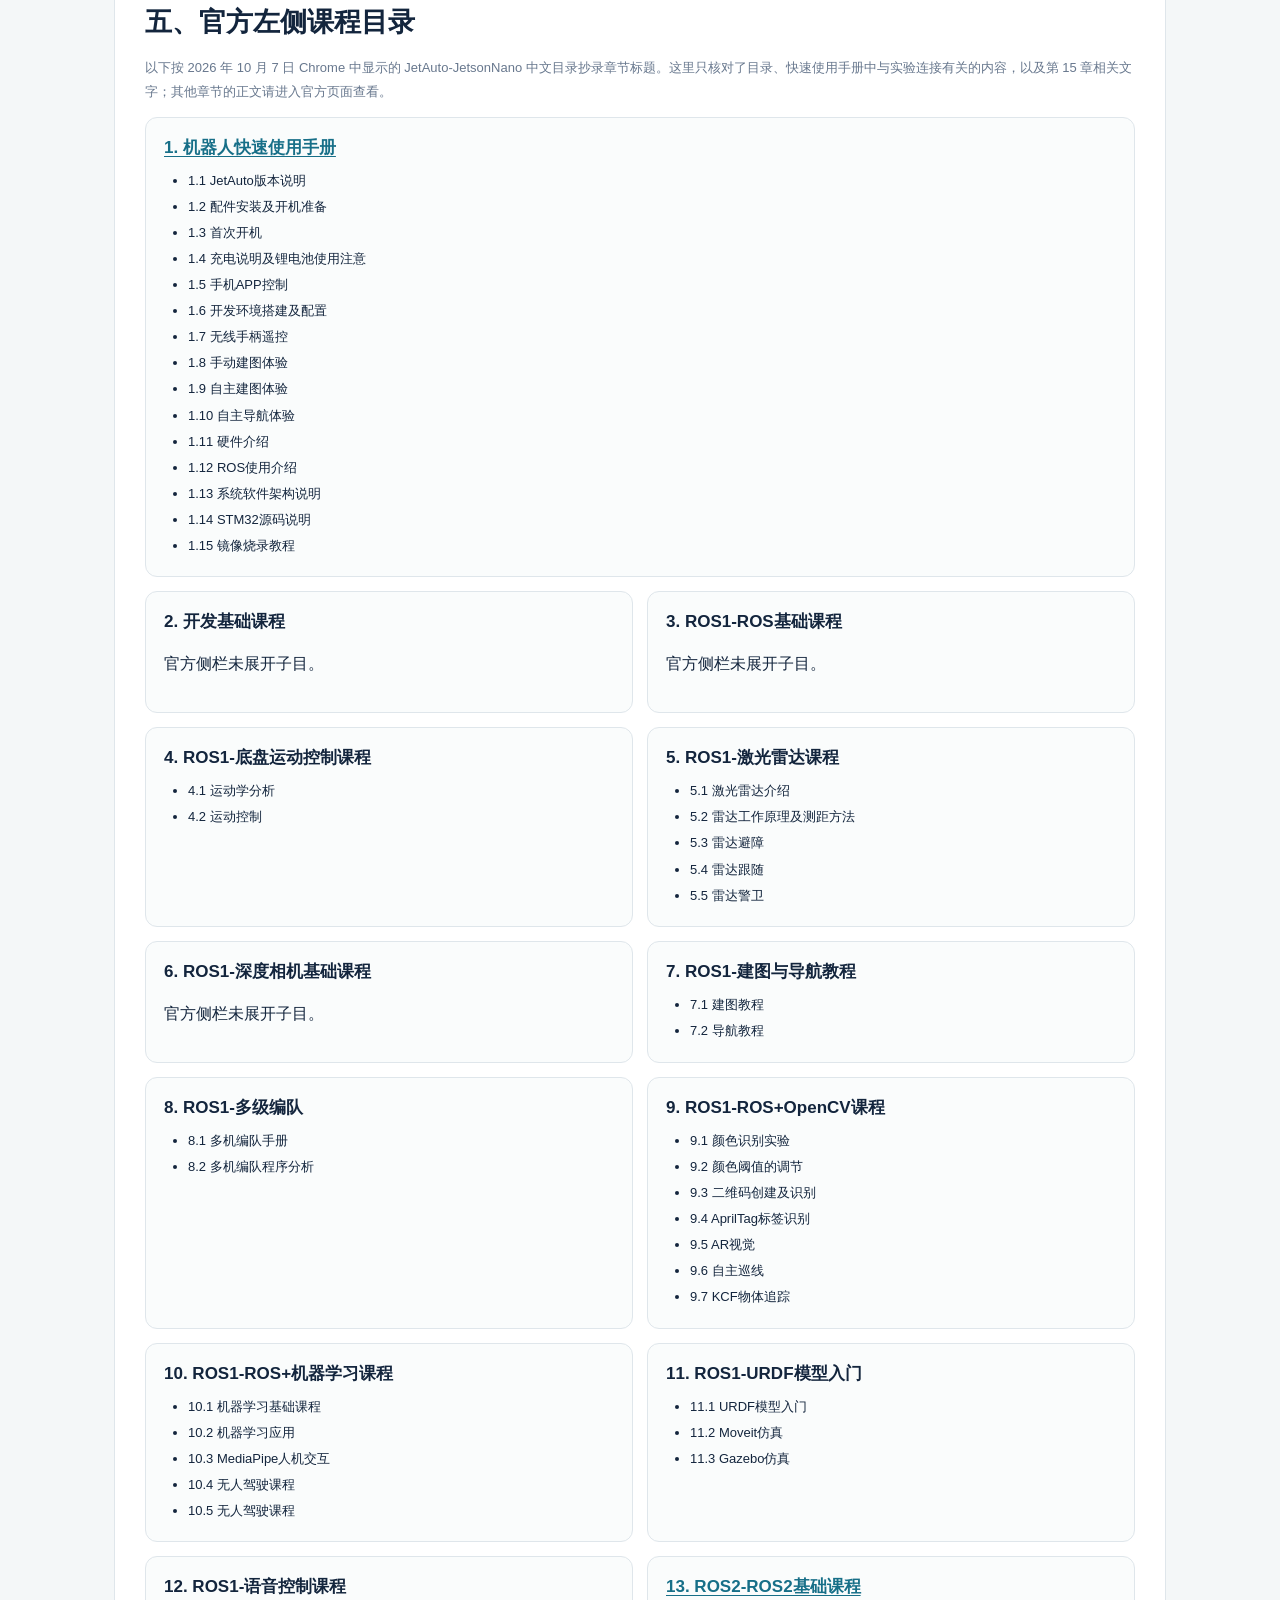
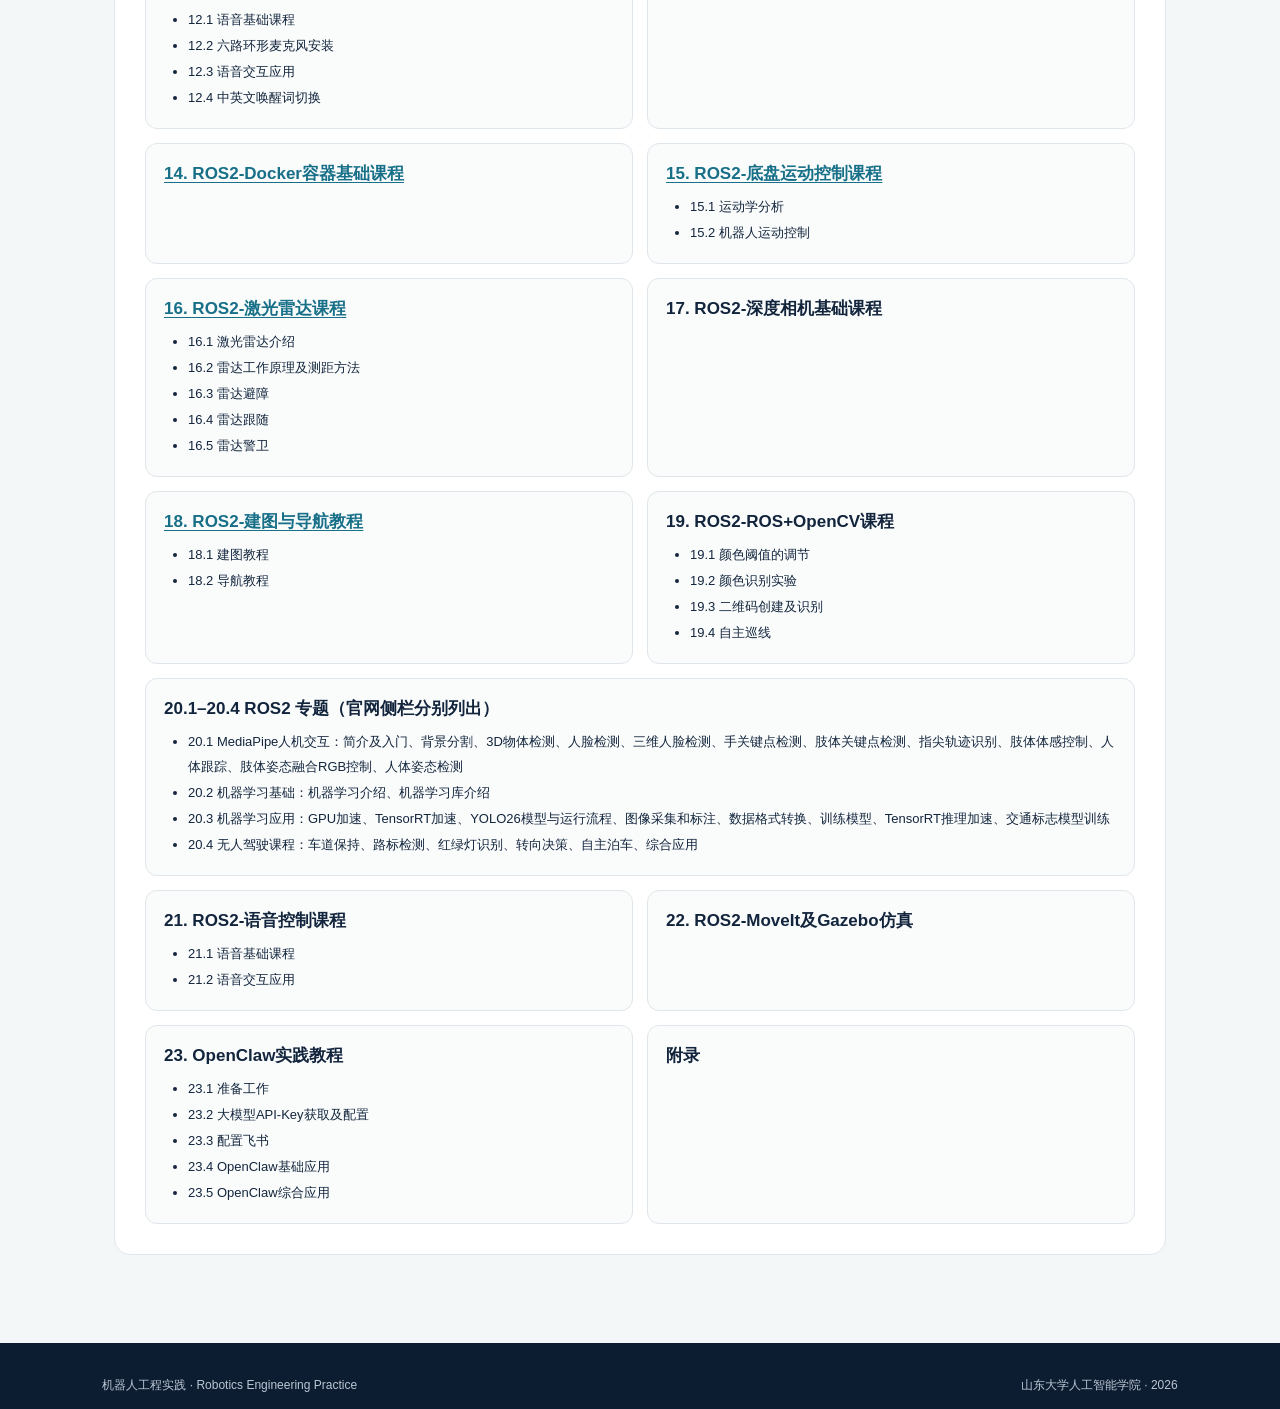
==== commit a8f92334: "Add JetAuto official materials access note" ====
--- a/jetauto-guide.html
+++ b/jetauto-guide.html
@@ -50,6 +50,7 @@
       <p class="eyebrow">JETAUTO · EXPERIMENT GUIDE</p>
       <h1>JetAuto 课程目录与连接指南</h1>
       <p>根据幻尔 JetAuto-JetsonNano 在线文档左侧目录和《机器人快速使用手册》整理。先按下方步骤连接并确认设备，再进入 <a href="index.html#week05-lab">LAB 05 底盘运动控制实验</a>。本页是课堂导航和操作要点，不替代厂商的完整图文教程。</p>
+      <p class="guide-callout warning"><strong>官方资料获取：</strong>访问<a href="https://docs.hiwonder.com.cn/projects/JetAuto-JetsonNano/page/1.%E6%9C%BA%E5%99%A8%E4%BA%BA%E5%BF%AB%E9%80%9F%E4%BD%BF%E7%94%A8%E6%8C%87%E5%8D%97.html" target="_blank" rel="noopener">幻尔官方文档</a>及下载配套资料前，请先注册并登录官方账号。JetAuto <strong>Jetson Nano 版本</strong>资料的提取码为 <code>cdy9</code>；该码仅用于对应的 Nano 版本资料。</p>
       <nav class="guide-nav" aria-label="本页目录">
         <a href="#prepare">开机检查</a><a href="#connect">连接机器人</a><a href="#ros2">进入 ROS2</a><a href="#troubleshoot">常见问题</a><a href="#directory">完整课程目录</a>
       </nav>
